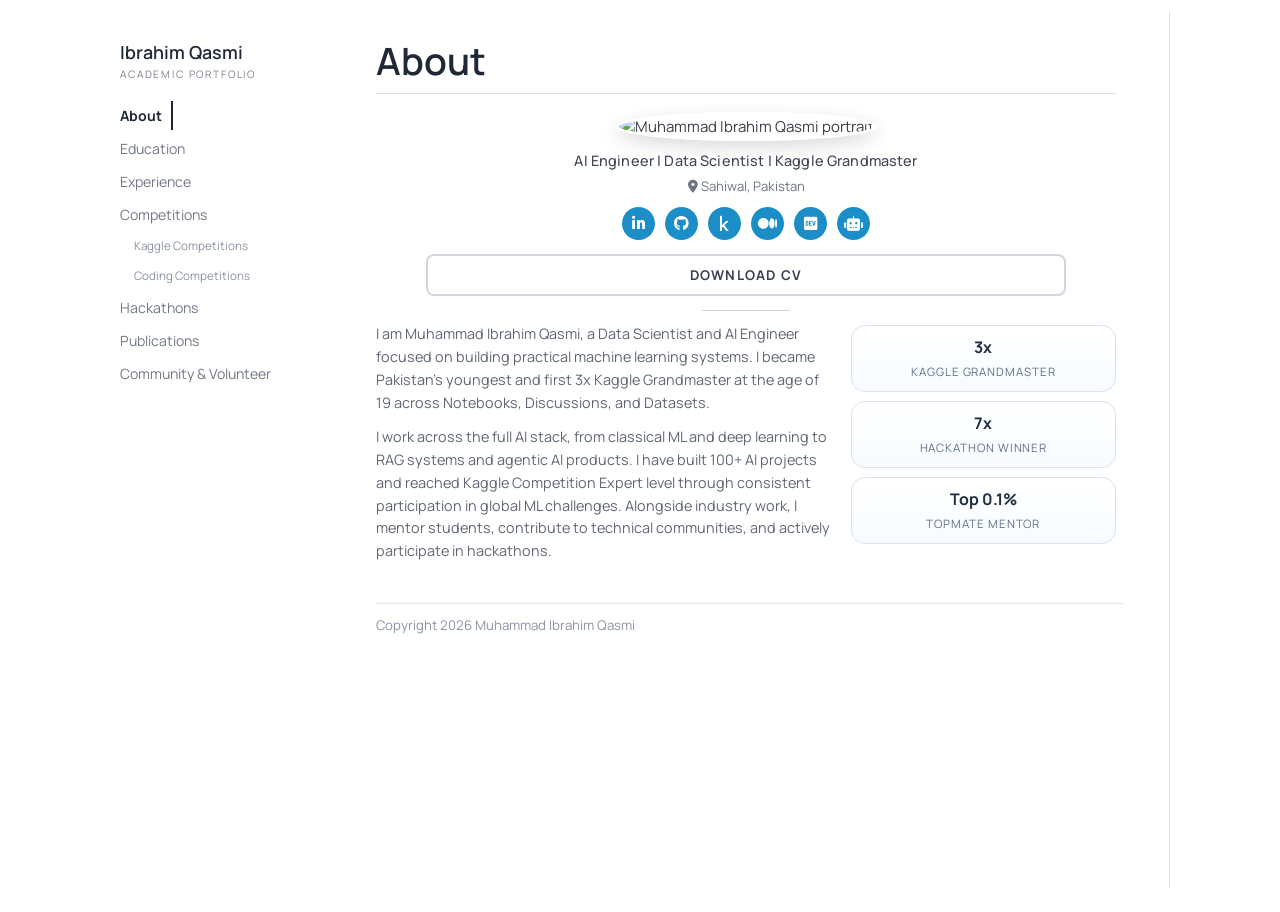
==== index.html @ b017717d "first commit" ====
<!doctype html>
<html lang="en">
<head>
  <meta charset="utf-8" />
  <meta name="viewport" content="width=device-width, initial-scale=1" />
  <title>About | Muhammad Ibrahim Qasmi</title>
  <meta name="description" content="Academic portfolio of Muhammad Ibrahim Qasmi" />
  <link rel="preconnect" href="https://fonts.googleapis.com" />
  <link rel="preconnect" href="https://fonts.gstatic.com" crossorigin />
  <link href="https://fonts.googleapis.com/css2?family=Cormorant+Garamond:wght@600;700&family=Manrope:wght@400;500;600;700&display=swap" rel="stylesheet" />
  <link rel="stylesheet" href="https://cdnjs.cloudflare.com/ajax/libs/font-awesome/6.6.0/css/all.min.css" />
  <link rel="stylesheet" href="assets/styles.css" />
</head>
<body>
  <div class="ambient-glow" aria-hidden="true"></div>
  <div class="site-shell">
    <aside class="sidebar">
      <button class="menu-toggle" type="button" data-menu-toggle aria-label="Toggle navigation">
        <i class="fa-solid fa-bars"></i>
        Menu
      </button>

      <div class="sidebar-brand" data-reveal>
        <a href="index.html">Ibrahim Qasmi</a>
        <p>Academic Portfolio</p>
      </div>

      <nav aria-label="Primary" data-reveal>
        <ul class="nav-links">
          <li><a href="index.html" class="active">About</a></li>
          <li><a href="education.html">Education</a></li>
          <li><a href="experience.html">Experience</a></li>
          <li><a href="competitions.html">Competitions</a></li>
          <li class="sub-item"><a href="competitions.html">Kaggle Competitions</a></li>
          <li class="sub-item"><a href="coding-competitions.html">Coding Competitions</a></li>
          <li><a href="hackathons.html">Hackathons</a></li>
          <li><a href="publications.html">Publications</a></li>
          <li><a href="community-leadership.html">Community & Volunteer</a></li>
        </ul>
      </nav>

      <a class="sidebar-cv" href="assets/My_CV.pdf" target="_blank" rel="noopener" data-reveal>
        <i class="fa-solid fa-file-arrow-down"></i>
        CV
      </a>
    </aside>

    <main class="content" id="main-content">
      <section class="page-section">
        <h1 class="page-title" data-reveal>About</h1>
        <div class="section-divider" data-reveal></div>

        <div class="about-profile" data-reveal>
          <img class="profile-photo" src="https://ibrahimqasmi.com/assets/profile-image-Cytmj4Kn.png" alt="Muhammad Ibrahim Qasmi portrait" />
          <p class="role-line">AI Engineer | Data Scientist | Kaggle Grandmaster</p>
          <p class="location"><i class="fa-solid fa-location-dot"></i> Sahiwal, Pakistan</p>
          <div class="social-links" aria-label="Social links">
            <a href="https://www.linkedin.com/in/ibrahimqasmi313/" target="_blank" rel="noopener" aria-label="LinkedIn"><i class="fa-brands fa-linkedin-in"></i></a>
            <a href="https://github.com/muhammadibrahim313" target="_blank" rel="noopener" aria-label="GitHub"><i class="fa-brands fa-github"></i></a>
            <a href="https://www.kaggle.com/ibrahimqasimi" target="_blank" rel="noopener" aria-label="Kaggle"><i class="fa-brands fa-kaggle"></i></a>
            <a href="https://medium.com/@ibrahim313" target="_blank" rel="noopener" aria-label="Medium"><i class="fa-brands fa-medium"></i></a>
            <a href="https://devpost.com/oppoibrahim23" target="_blank" rel="noopener" aria-label="Devpost"><i class="fa-brands fa-dev"></i></a>
            <a href="https://lablab.ai/u/@qasmi92" target="_blank" rel="noopener" aria-label="LabLab"><i class="fa-solid fa-robot"></i></a>
          </div>
        </div>

        <a class="cv-button" href="assets/My_CV.pdf" target="_blank" rel="noopener" data-reveal>Download CV</a>

        <div class="mini-divider" data-reveal></div>

        <div class="about-bottom" data-reveal>
          <div class="text-block">
            <p>I am Muhammad Ibrahim Qasmi, a Data Scientist and AI Engineer focused on building practical machine learning systems. I became Pakistan's youngest and first 3x Kaggle Grandmaster at the age of 19 across Notebooks, Discussions, and Datasets.</p>
            <p>I work across the full AI stack, from classical ML and deep learning to RAG systems and agentic AI products. I have built 100+ AI projects and reached Kaggle Competition Expert level through consistent participation in global ML challenges. Alongside industry work, I mentor students, contribute to technical communities, and actively participate in hackathons.</p>
          </div>

          <div class="stat-grid">
            <div class="stat-item"><strong>3x</strong><span>Kaggle Grandmaster</span></div>
            <div class="stat-item"><strong>7x</strong><span>Hackathon Winner</span></div>
            <div class="stat-item"><strong>Top 0.1%</strong><span>Topmate Mentor</span></div>
          </div>
        </div>
      </section>
      <footer class="page-footer">Copyright 2026 Muhammad Ibrahim Qasmi</footer>
    </main>
  </div>

  <script src="assets/script.js"></script>
</body>
</html>
---- assets/styles.css ----
:root {
  --bg-main: #f4f4f4;
  --shell-border: #e1e1e1;
  --sidebar-bg: transparent;
  --text-main: #3a3f47;
  --text-soft: #7a808a;
  --heading: #1f2836;
  --accent: #1b8ec7;
  --accent-dark: #176f9d;
  --card-shadow: 0 10px 24px rgba(27, 38, 53, 0.06);
  --ease-fluid: cubic-bezier(0.2, 0.7, 0.2, 1);
}

* {
  box-sizing: border-box;
}

html {
  scroll-behavior: smooth;
}

html,
body {
  margin: 0;
  padding: 0;
}

body {
  min-height: 100vh;
  font-family: "Manrope", "Segoe UI", sans-serif;
  font-size: 15px;
  color: var(--text-main);
  background: #ffffff;
  -webkit-font-smoothing: antialiased;
  text-rendering: optimizeLegibility;
}

a {
  color: var(--accent);
  text-decoration: none;
  transition: color 0.22s var(--ease-fluid);
}

a:hover {
  color: var(--accent-dark);
  text-decoration: underline;
}

.ambient-glow {
  display: none;
}

.site-shell {
  width: min(1060px, calc(100% - 48px));
  min-height: calc(100vh - 24px);
  margin: 12px auto 0;
  display: grid;
  grid-template-columns: 220px minmax(0, 1fr);
  overflow: visible;
  background: transparent;
  border: none;
  box-shadow: none;
}

.sidebar {
  background: var(--sidebar-bg);
  border-right: none;
  padding: 30px 10px 18px;
  display: flex;
  flex-direction: column;
  gap: 14px;
}

.menu-toggle {
  display: none;
  align-items: center;
  gap: 8px;
  border: 1px solid #d2d8e0;
  background: #fff;
  color: #4e5562;
  border-radius: 10px;
  padding: 8px 12px;
  font-size: 0.93rem;
  font-weight: 600;
  cursor: pointer;
}

.sidebar-brand {
  margin-bottom: 2px;
}

.sidebar-brand a {
  display: inline-block;
  color: var(--heading);
  font-family: "Manrope", "Segoe UI", sans-serif;
  font-size: 1.12rem;
  line-height: 1.2;
  font-weight: 600;
  letter-spacing: 0;
}

.sidebar-brand p {
  margin: 3px 0 0;
  color: var(--text-soft);
  font-size: 0.64rem;
  letter-spacing: 0.18em;
  text-transform: uppercase;
}

.nav-links {
  margin: 0;
  padding: 0;
  list-style: none;
}

.nav-links li {
  margin: 4px 0;
}

.nav-links a {
  display: inline-block;
  color: #727885;
  font-size: 0.88rem;
  padding: 5px 9px 5px 0;
  border-right: 2px solid transparent;
  transition: color 0.2s var(--ease-fluid), transform 0.2s var(--ease-fluid);
}

.nav-links a:hover {
  color: #3e4654;
  text-decoration: none;
  transform: translateX(2px);
}

.nav-links a.active {
  color: #1f2836;
  border-right-color: #1f2836;
  font-weight: 700;
}

.nav-links li.sub-item a {
  margin-left: 14px;
  font-size: 0.73rem;
  color: #8a92a0;
}

.sidebar-cv {
  display: none;
  margin-top: auto;
  align-self: flex-start;
  border: 1px solid #d5dbe3;
  border-radius: 999px;
  background: #fff;
  padding: 8px 12px;
  color: #4c5564;
  font-size: 0.85rem;
  font-weight: 600;
  display: inline-flex;
  gap: 8px;
  align-items: center;
  text-decoration: none;
  transition: transform 0.2s var(--ease-fluid), box-shadow 0.2s var(--ease-fluid), border-color 0.2s var(--ease-fluid);
}

.sidebar-cv:hover {
  border-color: #bfc7d3;
  box-shadow: 0 7px 16px rgba(30, 42, 57, 0.11);
  transform: translateY(-1px);
  text-decoration: none;
}

.content {
  padding: 28px 46px 28px;
  border-right: 1px solid var(--shell-border);
}

.page-section {
  max-width: 740px;
}

.page-title,
.page-section h2 {
  margin: 0;
  font-family: "Manrope", "Segoe UI", sans-serif;
  color: var(--heading);
  line-height: 1.1;
}

.page-title {
  font-size: clamp(1.9rem, 3.2vw, 2.35rem);
  font-weight: 600;
  letter-spacing: 0;
}

.page-section h2 {
  font-size: 1.3rem;
  font-weight: 600;
}

.section-divider {
  height: 1px;
  background: #d8dde4;
  margin: 12px 0 18px;
}

.mini-divider {
  width: 88px;
  height: 1px;
  background: #ccd2dc;
  margin: 14px auto 12px;
}

.about-profile {
  text-align: center;
}

.profile-photo {
  width: min(190px, 56vw);
  aspect-ratio: 1;
  border-radius: 50%;
  object-fit: cover;
  border: 4px solid #fff;
  box-shadow: 0 6px 18px rgba(0, 0, 0, 0.15);
  transition: transform 0.35s var(--ease-fluid), box-shadow 0.35s var(--ease-fluid);
}

.profile-photo:hover {
  transform: translateY(-3px);
  box-shadow: 0 15px 30px rgba(0, 0, 0, 0.18);
}

.role-line {
  margin: 10px 0 0;
  color: #3f4754;
  font-size: 0.9rem;
  font-weight: 500;
  letter-spacing: 0.01em;
}

.location {
  margin: 7px 0 12px;
  color: #6d7584;
  font-size: 0.82rem;
}

.social-links {
  display: flex;
  justify-content: center;
  gap: 10px;
  flex-wrap: wrap;
}

.social-links a {
  width: 33px;
  height: 33px;
  border-radius: 50%;
  background: var(--accent);
  color: #fff;
  display: inline-flex;
  align-items: center;
  justify-content: center;
  font-size: 0.95rem;
  transition: transform 0.2s var(--ease-fluid), filter 0.2s var(--ease-fluid), box-shadow 0.2s var(--ease-fluid);
}

.social-links a:hover {
  text-decoration: none;
  transform: translateY(-2px);
  filter: brightness(0.95);
  box-shadow: 0 8px 16px rgba(27, 142, 199, 0.35);
}

.cv-button {
  display: block;
  margin: 14px auto 0;
  max-width: 640px;
  border: 2px solid #d1d6df;
  border-radius: 8px;
  color: #394150;
  text-transform: uppercase;
  letter-spacing: 0.09em;
  text-align: center;
  font-size: 0.84rem;
  font-weight: 700;
  padding: 10px 16px;
  transition: transform 0.2s var(--ease-fluid), box-shadow 0.2s var(--ease-fluid), background 0.2s var(--ease-fluid);
}

.cv-button:hover {
  text-decoration: none;
  background: #f6f9fc;
  transform: translateY(-1px);
  box-shadow: 0 8px 18px rgba(29, 42, 57, 0.08);
}

.text-block p,
.entry-note,
.entry-list,
.timeline-entry ul,
.intro-note,
.profile-link {
  margin: 0 0 12px;
  color: #5f6672;
  line-height: 1.58;
  font-size: 0.9rem;
}

.about-bottom {
  display: grid;
  grid-template-columns: minmax(0, 1.55fr) minmax(240px, 0.9fr);
  gap: 18px;
  align-items: start;
}

.entry-list {
  margin: 0 auto;
  max-width: 540px;
  text-align: left;
  padding-left: 22px;
}

.stat-grid {
  display: grid;
  grid-template-columns: 1fr;
  gap: 9px;
  margin-top: 2px;
}

.stat-item {
  border: 1px solid #d9e2ee;
  border-radius: 14px;
  background: linear-gradient(180deg, #ffffff 0%, #f7fbff 100%);
  padding: 10px 10px;
  text-align: center;
  transition: transform 0.22s var(--ease-fluid), box-shadow 0.22s var(--ease-fluid);
}

.stat-item:hover {
  transform: translateY(-3px);
  box-shadow: 0 14px 28px rgba(30, 56, 85, 0.12);
}

.stat-item strong {
  display: block;
  color: #1f2e42;
  font-size: 1rem;
  margin-bottom: 2px;
}

.stat-item span {
  color: #627086;
  font-size: 0.72rem;
  text-transform: uppercase;
  letter-spacing: 0.08em;
}

.entry,
.timeline-entry {
  max-width: 710px;
  margin: 0 auto;
  text-align: center;
}

.entry-badge {
  width: 88px;
  height: 88px;
  border-radius: 50%;
  margin: 0 auto 14px;
  border: 2px solid #d6dbe4;
  display: grid;
  place-items: center;
  background: #fff;
  color: #1f4f7a;
  font-family: "Cormorant Garamond", Georgia, serif;
  font-size: 1.4rem;
  font-weight: 700;
  letter-spacing: 0.06em;
}

.entry-logo {
  width: 92px;
  height: 92px;
  object-fit: cover;
  margin: 0 auto 14px;
  display: block;
  border-radius: 50%;
  border: 2px solid #d6dbe4;
  background: #fff;
  padding: 8px;
}

.entry-meta {
  margin: 8px 0 0;
  color: #4a515d;
  font-size: 0.93rem;
  font-style: italic;
}

.entry-dates {
  margin: 7px 0 12px;
  color: #697080;
  font-size: 0.86rem;
}

.timeline-entry ul {
  margin: 11px auto 0;
  max-width: 640px;
  text-align: left;
  padding-left: 22px;
}

.timeline-entry li {
  margin-bottom: 6px;
}

.comp-table {
  width: 100%;
  border-collapse: collapse;
  border: 1px solid #dfe4ec;
  background: #fff;
  border-radius: 12px;
  overflow: hidden;
  box-shadow: 0 5px 20px rgba(33, 47, 64, 0.05);
}

.comp-table th,
.comp-table td {
  border: 1px solid #e8edf3;
  padding: 11px 10px;
  font-size: 0.84rem;
  text-align: left;
  vertical-align: top;
}

.comp-table th {
  background: #f2f7fc;
  color: #2a3445;
  font-weight: 700;
}

.comp-table tbody tr {
  transition: background 0.2s var(--ease-fluid);
}

.comp-table tbody tr:hover {
  background: #f9fbff;
}

.achievement-list {
  display: grid;
  gap: 14px;
}

.achievement-card {
  border: 1px solid #dfe4ec;
  border-radius: 12px;
  background: #fff;
  padding: 16px;
  transition: transform 0.22s var(--ease-fluid), box-shadow 0.22s var(--ease-fluid);
}

.achievement-card:hover {
  transform: translateY(-2px);
  box-shadow: var(--card-shadow);
}

.achievement-card h2 {
  font-size: 1.48rem;
  margin-bottom: 8px;
}

.achievement-card p {
  margin: 0;
  color: #5f6672;
  line-height: 1.64;
  font-size: 0.9rem;
}

.profile-link {
  margin-top: 18px;
}

.page-footer {
  margin-top: 28px;
  border-top: 1px solid #e2e6ed;
  padding-top: 12px;
  color: #8c93a1;
  font-size: 0.83rem;
}

.js-enabled [data-reveal] {
  opacity: 0;
  transform: translateY(18px);
  transition: opacity 0.55s var(--ease-fluid), transform 0.55s var(--ease-fluid);
}

.js-enabled [data-reveal].is-visible {
  opacity: 1;
  transform: translateY(0);
}

@media (prefers-reduced-motion: reduce) {
  html {
    scroll-behavior: auto;
  }

  * {
    animation: none !important;
    transition: none !important;
  }

  .js-enabled [data-reveal] {
    opacity: 1;
    transform: none;
  }

}

@media (max-width: 920px) {
  .site-shell {
    width: 100%;
    margin: 0;
    min-height: 100vh;
    border: none;
    border-radius: 0;
    grid-template-columns: 1fr;
  }

  .sidebar {
    border-right: none;
    border-bottom: 1px solid var(--shell-border);
    position: sticky;
    top: 0;
    z-index: 40;
    padding: 14px 16px;
    background: rgba(248, 250, 252, 0.97);
    backdrop-filter: blur(8px);
  }

  .menu-toggle {
    display: inline-flex;
  }

  .sidebar nav,
  .sidebar .sidebar-cv {
    display: none;
  }

  .sidebar.open nav {
    display: block;
    margin-top: 8px;
  }

  .sidebar-brand {
    margin-top: 10px;
  }

  .sidebar-brand a {
    font-size: 1.82rem;
  }

  .nav-links a {
    border-right: none;
    border-left: 2px solid transparent;
    padding-left: 8px;
  }

  .nav-links a.active {
    border-right: none;
    border-left-color: #1f2836;
  }

  .content {
    padding: 24px 18px 36px;
    border-right: none;
  }

  .section-divider {
    margin-bottom: 22px;
  }

  .comp-table {
    display: block;
    overflow-x: auto;
    white-space: nowrap;
  }

  .cv-button {
    letter-spacing: 0.05em;
  }

  .stat-grid {
    grid-template-columns: 1fr;
  }

  .about-bottom {
    grid-template-columns: 1fr;
    gap: 10px;
  }

}
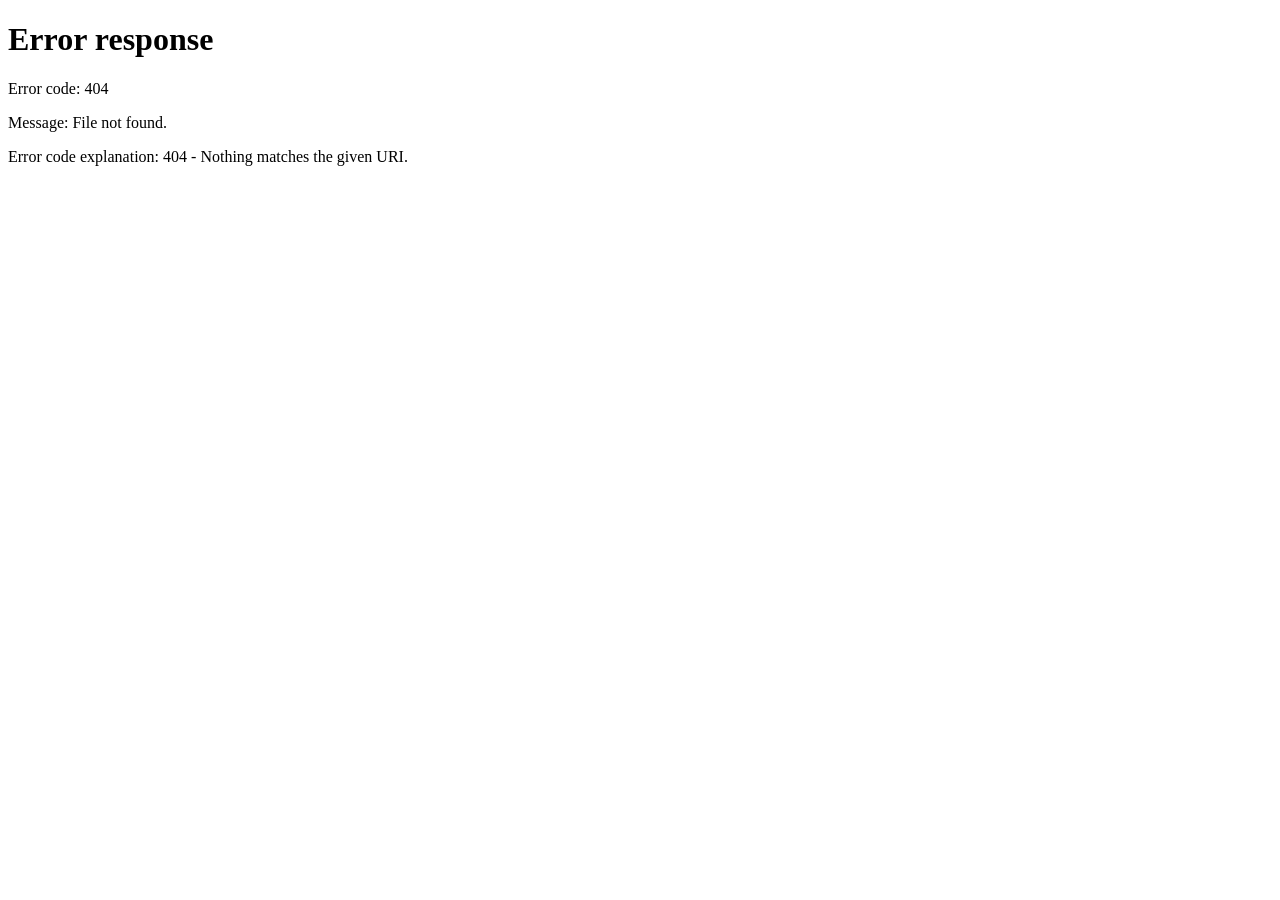
==== commit 97a60b1f: "Use clean URLs and consistent page transitions" ====
--- a/index.html
+++ b/index.html
@@ -2,89 +2,11 @@
 <html lang="en">
 <head>
   <meta charset="utf-8" />
+  <meta http-equiv="refresh" content="0; url=/about" />
   <meta name="viewport" content="width=device-width, initial-scale=1" />
-  <title>About | Muhammad Ibrahim Qasmi</title>
-  <meta name="description" content="Academic portfolio of Muhammad Ibrahim Qasmi" />
-  <link rel="preconnect" href="https://fonts.googleapis.com" />
-  <link rel="preconnect" href="https://fonts.gstatic.com" crossorigin />
-  <link href="https://fonts.googleapis.com/css2?family=Cormorant+Garamond:wght@600;700&family=Manrope:wght@400;500;600;700&display=swap" rel="stylesheet" />
-  <link rel="stylesheet" href="https://cdnjs.cloudflare.com/ajax/libs/font-awesome/6.6.0/css/all.min.css" />
-  <link rel="stylesheet" href="assets/styles.css" />
+  <title>Redirecting...</title>
 </head>
 <body>
-  <div class="ambient-glow" aria-hidden="true"></div>
-  <div class="site-shell">
-    <aside class="sidebar">
-      <button class="menu-toggle" type="button" data-menu-toggle aria-label="Toggle navigation">
-        <i class="fa-solid fa-bars"></i>
-        Menu
-      </button>
-
-      <div class="sidebar-brand" data-reveal>
-        <a href="index.html">Ibrahim Qasmi</a>
-        <p>Academic Portfolio</p>
-      </div>
-
-      <nav aria-label="Primary" data-reveal>
-        <ul class="nav-links">
-          <li><a href="index.html" class="active">About</a></li>
-          <li><a href="education.html">Education</a></li>
-          <li><a href="experience.html">Experience</a></li>
-          <li><a href="competitions.html">Competitions</a></li>
-          <li class="sub-item"><a href="competitions.html">Kaggle Competitions</a></li>
-          <li class="sub-item"><a href="coding-competitions.html">Coding Competitions</a></li>
-          <li><a href="hackathons.html">Hackathons</a></li>
-          <li><a href="publications.html">Publications</a></li>
-          <li><a href="community-leadership.html">Community & Volunteer</a></li>
-        </ul>
-      </nav>
-
-      <a class="sidebar-cv" href="assets/My_CV.pdf" target="_blank" rel="noopener" data-reveal>
-        <i class="fa-solid fa-file-arrow-down"></i>
-        CV
-      </a>
-    </aside>
-
-    <main class="content" id="main-content">
-      <section class="page-section">
-        <h1 class="page-title" data-reveal>About</h1>
-        <div class="section-divider" data-reveal></div>
-
-        <div class="about-profile" data-reveal>
-          <img class="profile-photo" src="https://ibrahimqasmi.com/assets/profile-image-Cytmj4Kn.png" alt="Muhammad Ibrahim Qasmi portrait" />
-          <p class="role-line">AI Engineer | Data Scientist | Kaggle Grandmaster</p>
-          <p class="location"><i class="fa-solid fa-location-dot"></i> Sahiwal, Pakistan</p>
-          <div class="social-links" aria-label="Social links">
-            <a href="https://www.linkedin.com/in/ibrahimqasmi313/" target="_blank" rel="noopener" aria-label="LinkedIn"><i class="fa-brands fa-linkedin-in"></i></a>
-            <a href="https://github.com/muhammadibrahim313" target="_blank" rel="noopener" aria-label="GitHub"><i class="fa-brands fa-github"></i></a>
-            <a href="https://www.kaggle.com/ibrahimqasimi" target="_blank" rel="noopener" aria-label="Kaggle"><i class="fa-brands fa-kaggle"></i></a>
-            <a href="https://medium.com/@ibrahim313" target="_blank" rel="noopener" aria-label="Medium"><i class="fa-brands fa-medium"></i></a>
-            <a href="https://devpost.com/oppoibrahim23" target="_blank" rel="noopener" aria-label="Devpost"><i class="fa-brands fa-dev"></i></a>
-            <a href="https://lablab.ai/u/@qasmi92" target="_blank" rel="noopener" aria-label="LabLab"><i class="fa-solid fa-robot"></i></a>
-          </div>
-        </div>
-
-        <a class="cv-button" href="assets/My_CV.pdf" target="_blank" rel="noopener" data-reveal>Download CV</a>
-
-        <div class="mini-divider" data-reveal></div>
-
-        <div class="about-bottom" data-reveal>
-          <div class="text-block">
-            <p>I am Muhammad Ibrahim Qasmi, a Data Scientist and AI Engineer focused on building practical machine learning systems. I became Pakistan's youngest and first 3x Kaggle Grandmaster at the age of 19 across Notebooks, Discussions, and Datasets.</p>
-            <p>I work across the full AI stack, from classical ML and deep learning to RAG systems and agentic AI products. I have built 100+ AI projects and reached Kaggle Competition Expert level through consistent participation in global ML challenges. Alongside industry work, I mentor students, contribute to technical communities, and actively participate in hackathons.</p>
-          </div>
-
-          <div class="stat-grid">
-            <div class="stat-item"><strong>3x</strong><span>Kaggle Grandmaster</span></div>
-            <div class="stat-item"><strong>7x</strong><span>Hackathon Winner</span></div>
-            <div class="stat-item"><strong>Top 0.1%</strong><span>Topmate Mentor</span></div>
-          </div>
-        </div>
-      </section>
-      <footer class="page-footer">Copyright 2026 Muhammad Ibrahim Qasmi</footer>
-    </main>
-  </div>
-
-  <script src="assets/script.js"></script>
+  <p>Redirecting to <a href="/about">/about</a>...</p>
 </body>
 </html>
